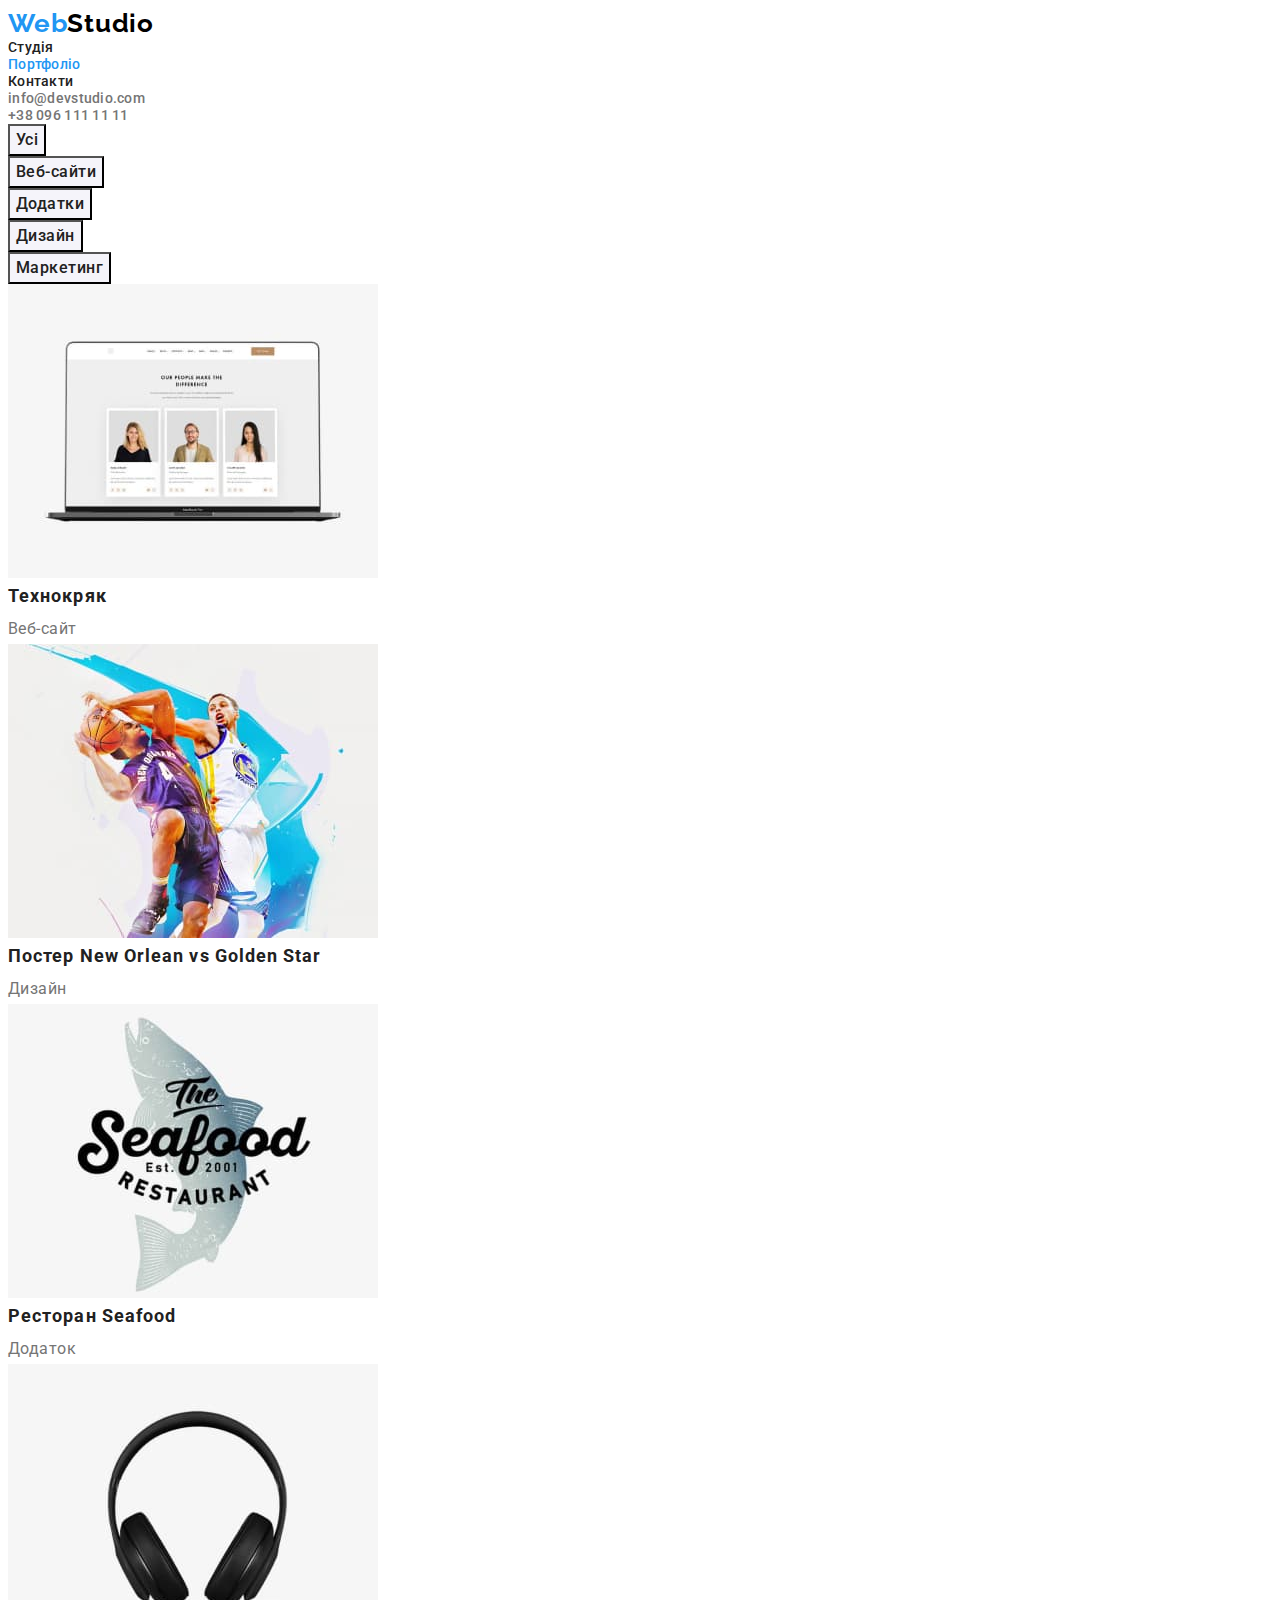
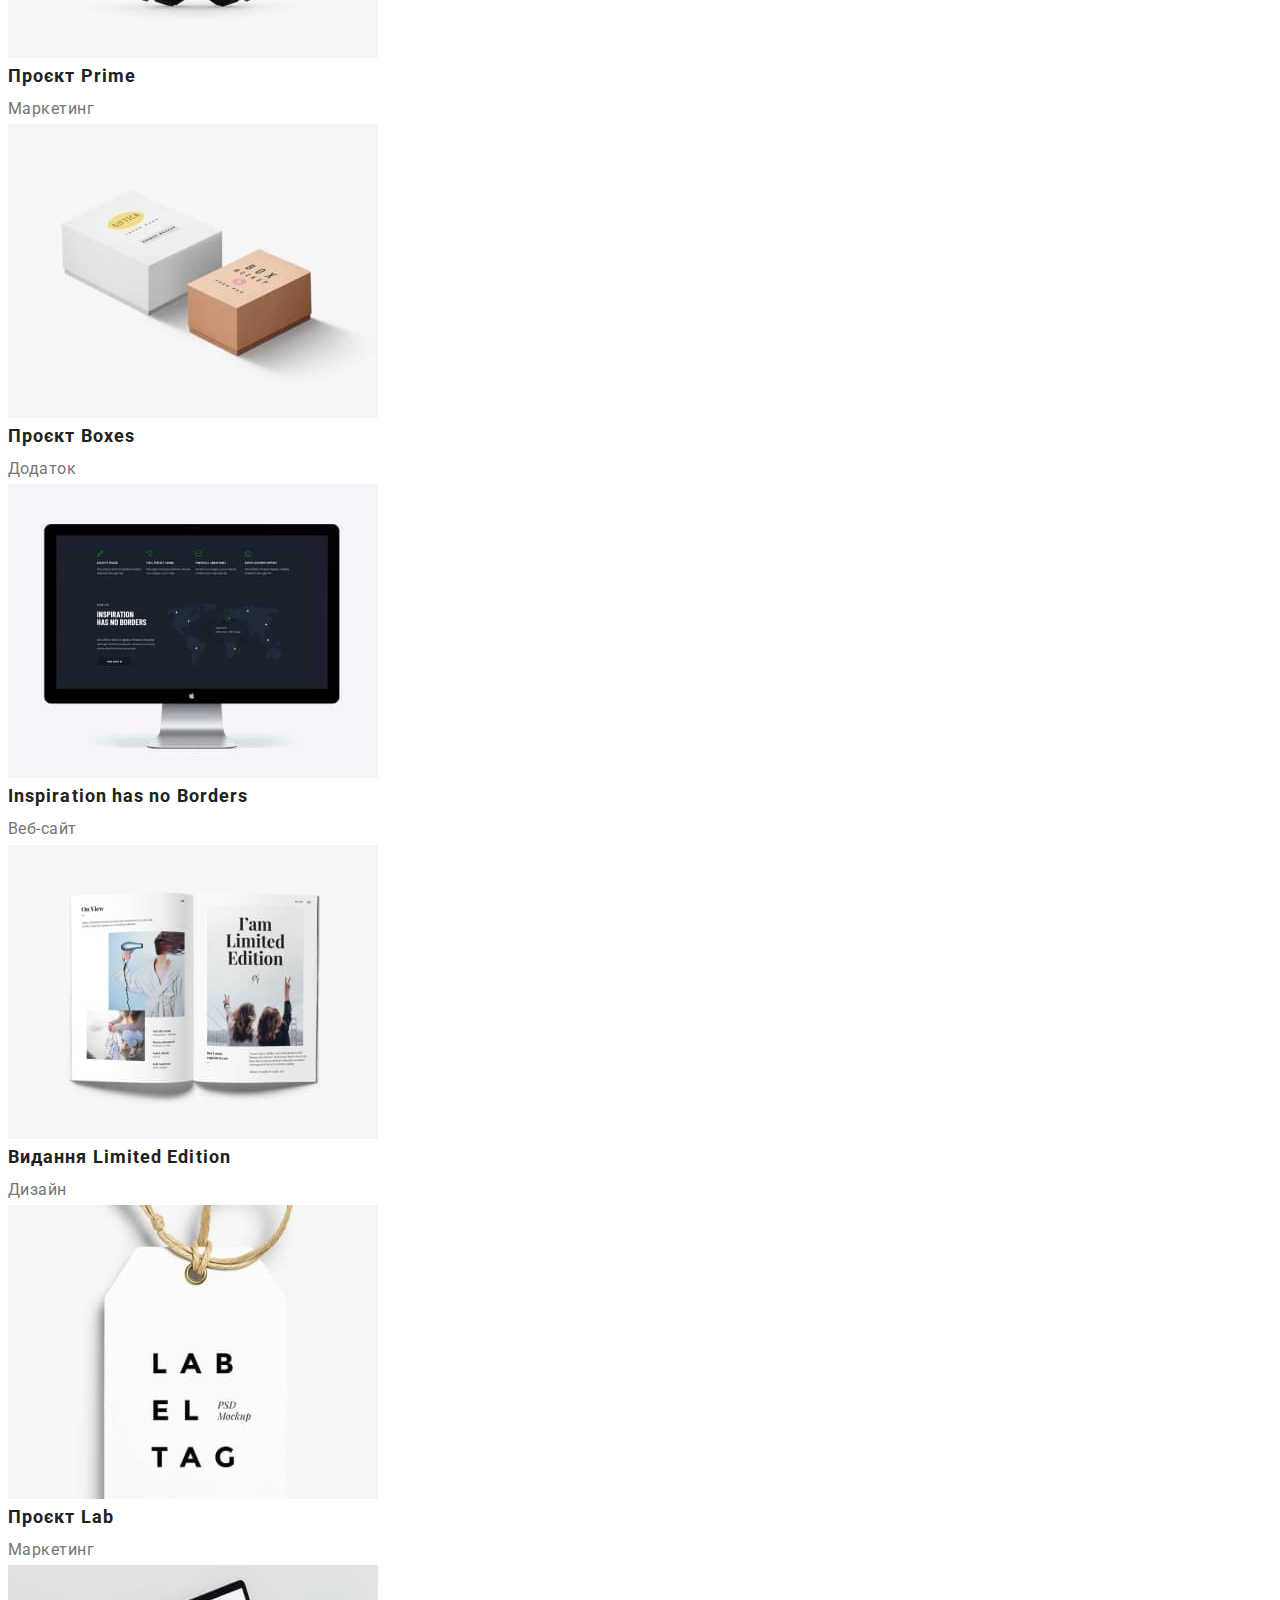
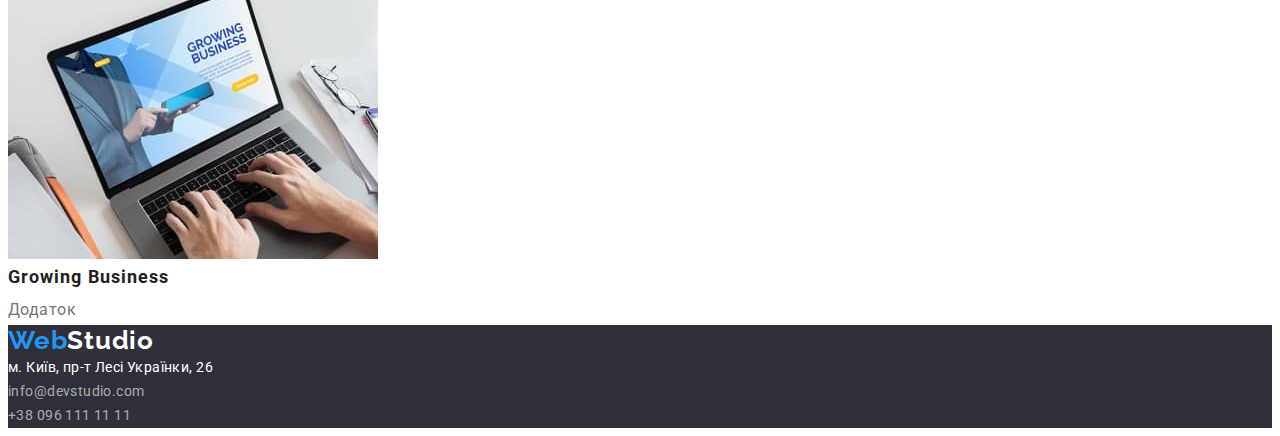
==== portfolio.html @ 9367b01a "add normalization and recet" ====
<!DOCTYPE html>
<html lang="uk">
  <head>
    <meta charset="UTF-8" />
    <meta http-equiv="X-UA-Compatible" content="IE=edge" />
    <meta name="viewport" content="width=device-width, initial-scale=1.0" />
    <title>Document</title>
    <link rel="preconnect" href="https://fonts.googleapis.com" />
    <link rel="preconnect" href="https://fonts.gstatic.com" crossorigin />
    <link
      href="https://fonts.googleapis.com/css2?family=Raleway:wght@700&family=Roboto:wght@400;500;700;900&display=swap"
      rel="stylesheet"
    />
    <link rel=“stylesheet”
    href=“https://cdnjs.cloudflare.com/ajax/libs/modern-normalize/1.1.0/modern-normalize.min.css”
    integrity=“sha512-wpPYUAdjBVSE4KJnH1VR1HeZfpl1ub8YT/NKx4PuQ5NmX2tKuGu6U/JRp5y+Y8XG2tV+wKQpNHVUX03MfMFn9Q==”
    crossorigin=“anonymous” referrerpolicy=“no-referrer” />
    <link rel="stylesheet" href="./css/styles.css" />
  </head>
  <body>
    <header class="header">
      <nav class="header-navigation">
        <a href="./index.html" class="logo link" lang="en"
          ><span class="logo-blue">Web</span>Studio</a
        >
        <ul class="site-nav list">
          <li class="header-item">
            <a href="./index.html" class="link">Студія</a>
          </li>
          <li class="header-item">
            <a href="./portfolio.html" class="link current">Портфоліо</a>
          </li>
          <li class="header-item">
            <a href="#" class="link">Контакти</a>
          </li>
        </ul>
      </nav>
      <ul class="header-contacts list">
        <li class="header-item">
          <a class="header-mail link" href="mailto:info@devstudio.com">info@devstudio.com</a>
        </li>
        <li class="header-item">
          <a class="header-tel link" href="tel:+380961111111">+38 096 111 11 11</a>
        </li>
      </ul>
    </header>

    <main>
      <section>
        <h1 class="visually-hidden">Портфоліо</h1>
        <ul class="list">
          <li><button class="list-btn" type="button">Усі</button></li>
          <li><button class="list-btn" type="button">Веб-сайти</button></li>
          <li><button class="list-btn" type="button">Додатки</button></li>
          <li><button class="list-btn" type="button">Дизайн</button></li>
          <li><button class="list-btn" type="button">Маркетинг</button></li>
        </ul>

        <ul class="list">
          <li>
            <a class="link" href="#1">
              <img src="./images/laptop.jpg" alt="laptop" width="370" height="294" />
              <h2 class="list-header">Технокряк</h2>
              <p class="list-text">Веб-сайт</p>
            </a>
          </li>
          <li>
            <a class="link" href="#2">
              <img
                src="./images/basketball.jpg"
                alt="basketball-players"
                width="370"
                height="294"
              />
              <h2 class="list-header">Постер <span lang="en">New Orlean vs Golden Star</span></h2>
              <p class="list-text">Дизайн</p>
            </a>
          </li>
          <li>
            <a class="link" href="#3">
              <img src="./images/seafood.jpg" alt="seafood-app" width="370" height="294" />
              <h2 class="list-header">Ресторан <span lang="en">Seafood</span></h2>
              <p class="list-text">Додаток</p>
            </a>
          </li>
          <li>
            <a class="link" href="#4">
              <img src="./images/headphones.jpg" alt="headphones" width="370" height="294" />
              <h2 class="list-header">Проєкт <span lang="en">Prime</span></h2>
              <p class="list-text">Маркетинг</p>
            </a>
          </li>
          <li>
            <a class="link" href="#5">
              <img src="./images/boxes.jpg" alt="boxes" width="370" height="294" />
              <h2 class="list-header">Проєкт <span lang="en">Boxes</span></h2>
              <p class="list-text">Додаток</p>
            </a>
          </li>
          <li>
            <a class="link" href="#6">
              <img src="./images/monitor.jpg" alt="monitor" width="370" height="294" />
              <h2 class="list-header">
                <span lang="en">Inspiration has no Borders</span>
              </h2>
              <p class="list-text">Веб-сайт</p>
            </a>
          </li>
          <li>
            <a class="link" href="#7">
              <img src="./images/magazine.jpg" alt="magazine" width="370" height="294" />
              <h2 class="list-header">Видання <span lang="en">Limited Edition</span></h2>
              <p class="list-text">Дизайн</p>
            </a>
          </li>
          <li>
            <a class="link" href="#8">
              <img src="./images/tag.jpg" alt="label-tag" width="370" height="294" />
              <h2 class="list-header">Проєкт <span lang="en">Lab</span></h2>
              <p class="list-text">Маркетинг</p>
            </a>
          </li>
          <li>
            <a class="link" href="#9">
              <img src="./images/typing.jpg" alt="typing" width="370" height="294" />
              <h2 class="list-header">
                <span lang="en">Growing Business</span>
              </h2>
              <p class="list-text">Додаток</p>
            </a>
          </li>
        </ul>
      </section>
    </main>

    <footer class="footer">
      <a class="footer-logo link logo" href="./index.html" lang="en"
        ><span class="logo-blue">Web</span>Studio</a
      >
      <address class="address">
        <ul class="list">
          <li>
            <a
              class="link map"
              href="https://goo.gl/maps/CPtrU1FHBa2aNyZL9"
              target="_blank"
              rel="noopener noreferrer nofollow"
              >м. Київ, пр-т Лесі Українки, 26</a
            >
          </li>
          <li>
            <a class="link contacts" href="mailto:info@devstudio.com">info@devstudio.com</a>
          </li>
          <li>
            <a class="link contacts" href="tel:+380961111111">+38 096 111 11 11</a>
          </li>
        </ul>
      </address>
    </footer>
  </body>
</html>
---- css/styles.css ----
:root {
  --primary-text-color: #212121;
  --secondary-text-color: #757575;
  --accent-color: #2196f3;
  --white-color: #ffffff;
  --secondary-bg-color: #f5f4fa;
  --footer-bg-color: #2f303a;
  --rgba-color: rgba(255, 255, 255, 0.6);
  --black-color: #000000;
  --hover-btn: #188ce8;
}

p,
h1,
h2,
h3,
h4,
h5,
h6 {
  margin: 0;
}
ul,
ol {
  margin: 0;
  padding-left: 0;
}
button {
  cursor: pointer;
}
address {
  font-style: normal;
}
img {
  display: block;
  max-width: 100%;
  height: auto;
}

body {
  font-family: 'roboto', sans-serif;
  color: var(--primary-text-color);
  background: var(--white-color);
  font-size: 14px;
  letter-spacing: 0.03em;
}
.list {
  list-style: none;
}

.link {
  font-weight: 500;
  font-size: 14px;
  line-height: 1.14;
  letter-spacing: 0.02em;
  text-decoration: none;

  color: var(--primary-text-color);
}

.container {
  width: 1200px;
  padding-left: 15px;
  padding-right: 15px;
  margin: 0 auto;
  outline: 2px solid orange;
}
/* ---------HEADER----------------- */

.logo {
  font-family: 'Raleway', sans-serif;
  font-weight: 700;
  font-size: 26px;
  line-height: 1.19;

  letter-spacing: 0.03em;
  color: var(--black-color);
}

.logo-blue {
  color: var(--accent-color);
}

/* .logo.link:hover,
.logo.link:focus {
  color: var(--accent-color);
} */
.header-mail,
.header-tel {
  font-weight: 500;
  font-size: 14px;
  line-height: 1.14;
  letter-spacing: 0.02em;

  color: var(--secondary-text-color);
}

.header-contacts .link:hover,
.header-contacts .link:focus {
  color: var(--accent-color);
}

.site-nav .link:hover,
.site-nav .link:focus {
  color: var(--accent-color);
}

.site-nav .link.current {
  color: var(--accent-color);
}
/*--------------HERO------------*/
.hero,
.footer {
  background-color: var(--footer-bg-color);
}

.hero-title {
  font-weight: 900;
  font-size: 44px;
  line-height: 1.36;
  text-align: center;
  letter-spacing: 0.06em;
  text-transform: uppercase;

  color: var(--white-color);
}

.hero-btn {
  font-family: inherit;
  font-style: normal;
  font-weight: 700;
  font-size: 16px;
  line-height: 1.88;
  cursor: pointer;
  letter-spacing: 0.06em;

  color: var(--white-color);
  background: var(--accent-color);
}

.hero-btn:hover,
.hero-btn:focus {
  color: var(--white-color);
  background-color: var(--hover-btn);
}
/* ---------SECTION------------- */
.visually-hidden {
  position: absolute;
  white-space: nowrap;
  width: 1px;
  height: 1px;
  overflow: hidden;
  border: 0;
  padding: 0;
  clip: rect(0 0 0 0);
  clip-path: inset(50%);
  margin: -1px;
}

.features .title {
  font-size: 14px;
  line-height: 1.14;
  text-transform: uppercase;
}

.features .text {
  font-size: 14px;
  line-height: 1.71;

  color: var(--secondary-text-color);
}

.section-title {
  font-size: 36px;
  line-height: 1.17;
}
/* ---------SECETION TEAM---------- */
.section.team {
  background-color: var(--secondary-bg-color);
}

.workers {
  font-weight: 500;
  font-size: 16px;
  line-height: 1.19;

  text-align: center;

  color: var(--primary-text-color);
}

.function {
  font-size: 16px;
  line-height: 1.19;

  text-align: center;

  color: var(--secondary-text-color);
}

.worker-card {
  background-color: var(--white-color);
}
/* --------FOOTER------------ */

.footer-logo {
  color: var(--white-color);
}

.address {
  font-style: normal;
}
.address .link {
  font-weight: 400;
  font-size: 14px;
  line-height: 1.71;
  letter-spacing: 0.03em;
}
.map {
  color: var(--white-color);
}

.contacts {
  color: var(--rgba-color);
}
.address .link:hover,
.address .link:focus {
  color: var(--accent-color);
}

/* -------css for portfolio.html------------- */

.list-btn {
  font-family: inherit;
  font-style: normal;
  font-weight: 500;
  font-size: 16px;
  line-height: 1.63;

  text-align: center;
  letter-spacing: 0.03em;

  color: var(--primary-text-color);
  cursor: pointer;
  background-color: var(--secondary-bg-color);
}
.list-btn:hover,
.list-btn:focus {
  color: var(--white-color);
  background-color: var(--accent-color);
}
.list-header {
  font-size: 18px;
  line-height: 2;

  letter-spacing: 0.06em;

  color: var(--primary-text-color);
}
.list-text {
  font-weight: 400;
  font-size: 16px;
  line-height: 1.88;

  letter-spacing: 0.03em;

  color: var(--secondary-text-color);
}
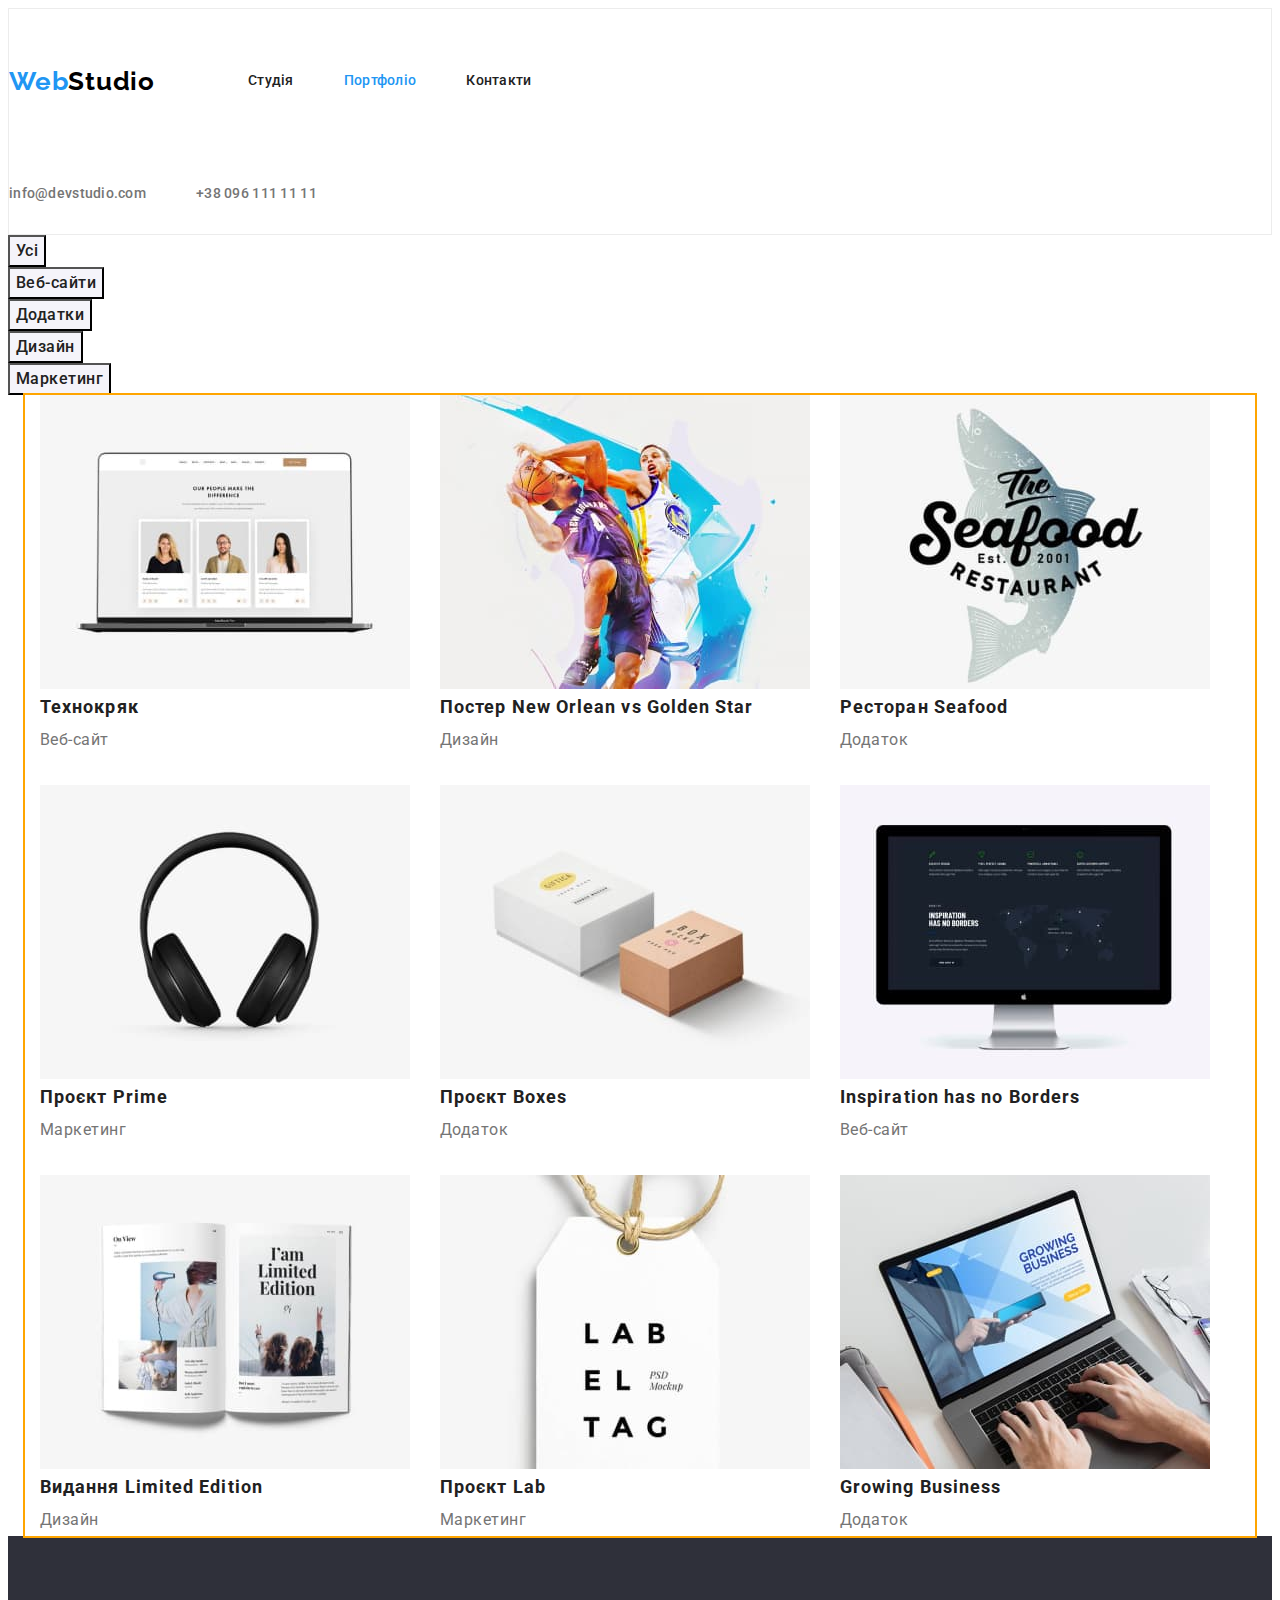
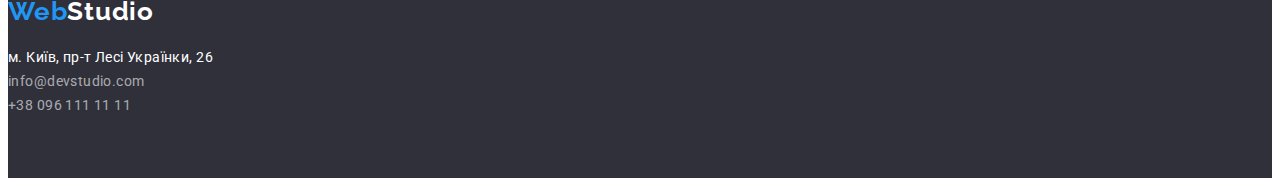
==== commit 00e5f47b: "add flexbox to html" ====
--- a/portfolio.html
+++ b/portfolio.html
@@ -56,80 +56,82 @@
           <li><button class="list-btn" type="button">Маркетинг</button></li>
         </ul>
 
-        <ul class="list">
-          <li>
-            <a class="link" href="#1">
-              <img src="./images/laptop.jpg" alt="laptop" width="370" height="294" />
-              <h2 class="list-header">Технокряк</h2>
-              <p class="list-text">Веб-сайт</p>
-            </a>
-          </li>
-          <li>
-            <a class="link" href="#2">
-              <img
-                src="./images/basketball.jpg"
-                alt="basketball-players"
-                width="370"
-                height="294"
-              />
-              <h2 class="list-header">Постер <span lang="en">New Orlean vs Golden Star</span></h2>
-              <p class="list-text">Дизайн</p>
-            </a>
-          </li>
-          <li>
-            <a class="link" href="#3">
-              <img src="./images/seafood.jpg" alt="seafood-app" width="370" height="294" />
-              <h2 class="list-header">Ресторан <span lang="en">Seafood</span></h2>
-              <p class="list-text">Додаток</p>
-            </a>
-          </li>
-          <li>
-            <a class="link" href="#4">
-              <img src="./images/headphones.jpg" alt="headphones" width="370" height="294" />
-              <h2 class="list-header">Проєкт <span lang="en">Prime</span></h2>
-              <p class="list-text">Маркетинг</p>
-            </a>
-          </li>
-          <li>
-            <a class="link" href="#5">
-              <img src="./images/boxes.jpg" alt="boxes" width="370" height="294" />
-              <h2 class="list-header">Проєкт <span lang="en">Boxes</span></h2>
-              <p class="list-text">Додаток</p>
-            </a>
-          </li>
-          <li>
-            <a class="link" href="#6">
-              <img src="./images/monitor.jpg" alt="monitor" width="370" height="294" />
-              <h2 class="list-header">
-                <span lang="en">Inspiration has no Borders</span>
-              </h2>
-              <p class="list-text">Веб-сайт</p>
-            </a>
-          </li>
-          <li>
-            <a class="link" href="#7">
-              <img src="./images/magazine.jpg" alt="magazine" width="370" height="294" />
-              <h2 class="list-header">Видання <span lang="en">Limited Edition</span></h2>
-              <p class="list-text">Дизайн</p>
-            </a>
-          </li>
-          <li>
-            <a class="link" href="#8">
-              <img src="./images/tag.jpg" alt="label-tag" width="370" height="294" />
-              <h2 class="list-header">Проєкт <span lang="en">Lab</span></h2>
-              <p class="list-text">Маркетинг</p>
-            </a>
-          </li>
-          <li>
-            <a class="link" href="#9">
-              <img src="./images/typing.jpg" alt="typing" width="370" height="294" />
-              <h2 class="list-header">
-                <span lang="en">Growing Business</span>
-              </h2>
-              <p class="list-text">Додаток</p>
-            </a>
-          </li>
-        </ul>
+        <div class="container">
+          <ul class="list flex-container">
+            <li class="flex-element">
+              <a class="link" href="#1">
+                <img src="./images/laptop.jpg" alt="laptop" width="370" height="294" />
+                <h2 class="list-header">Технокряк</h2>
+                <p class="list-text">Веб-сайт</p>
+              </a>
+            </li>
+            <li class="flex-element">
+              <a class="link" href="#2">
+                <img
+                  src="./images/basketball.jpg"
+                  alt="basketball-players"
+                  width="370"
+                  height="294"
+                />
+                <h2 class="list-header">Постер <span lang="en">New Orlean vs Golden Star</span></h2>
+                <p class="list-text">Дизайн</p>
+              </a>
+            </li>
+            <li class="flex-element">
+              <a class="link" href="#3">
+                <img src="./images/seafood.jpg" alt="seafood-app" width="370" height="294" />
+                <h2 class="list-header">Ресторан <span lang="en">Seafood</span></h2>
+                <p class="list-text">Додаток</p>
+              </a>
+            </li>
+            <li class="flex-element">
+              <a class="link" href="#4">
+                <img src="./images/headphones.jpg" alt="headphones" width="370" height="294" />
+                <h2 class="list-header">Проєкт <span lang="en">Prime</span></h2>
+                <p class="list-text">Маркетинг</p>
+              </a>
+            </li>
+            <li class="flex-element">
+              <a class="link" href="#5">
+                <img src="./images/boxes.jpg" alt="boxes" width="370" height="294" />
+                <h2 class="list-header">Проєкт <span lang="en">Boxes</span></h2>
+                <p class="list-text">Додаток</p>
+              </a>
+            </li>
+            <li class="flex-element">
+              <a class="link" href="#6">
+                <img src="./images/monitor.jpg" alt="monitor" width="370" height="294" />
+                <h2 class="list-header">
+                  <span lang="en">Inspiration has no Borders</span>
+                </h2>
+                <p class="list-text">Веб-сайт</p>
+              </a>
+            </li>
+            <li class="flex-element">
+              <a class="link" href="#7">
+                <img src="./images/magazine.jpg" alt="magazine" width="370" height="294" />
+                <h2 class="list-header">Видання <span lang="en">Limited Edition</span></h2>
+                <p class="list-text">Дизайн</p>
+              </a>
+            </li>
+            <li class="flex-element">
+              <a class="link" href="#8">
+                <img src="./images/tag.jpg" alt="label-tag" width="370" height="294" />
+                <h2 class="list-header">Проєкт <span lang="en">Lab</span></h2>
+                <p class="list-text">Маркетинг</p>
+              </a>
+            </li>
+            <li class="flex-element">
+              <a class="link" href="#9">
+                <img src="./images/typing.jpg" alt="typing" width="370" height="294" />
+                <h2 class="list-header">
+                  <span lang="en">Growing Business</span>
+                </h2>
+                <p class="list-text">Додаток</p>
+              </a>
+            </li>
+          </ul>
+        </div>
       </section>
     </main>
 
--- a/css/styles.css
+++ b/css/styles.css
@@ -76,6 +76,42 @@
   color: var(--black-color);
 }
 
+.header-container {
+  display: flex;
+  align-items: center;
+}
+
+.header-navigation {
+  display: flex;
+  align-items: center;
+}
+
+.header-logo {
+  display: block;
+  padding-top: 24px;
+  padding-bottom: 25px;
+}
+
+.site-nav {
+  display: flex;
+  margin-left: 93px;
+}
+
+.site-nav .header-item:not(:last-child) {
+  margin-right: 50px;
+}
+
+.site-nav .link {
+  display: block;
+  padding-top: 32px;
+  padding-bottom: 32px;
+}
+
+.site-nav,
+.header-contacts {
+  padding-top: 32px;
+  padding-bottom: 32px;
+}
 .logo-blue {
   color: var(--accent-color);
 }
@@ -84,6 +120,7 @@
 .logo.link:focus {
   color: var(--accent-color);
 } */
+
 .header-mail,
 .header-tel {
   font-weight: 500;
@@ -106,6 +143,21 @@
 
 .site-nav .link.current {
   color: var(--accent-color);
+}
+
+.header {
+  border: 1px solid #ececec;
+}
+
+/* header-contacts */
+
+.header-contacts {
+  display: flex;
+  margin-left: auto;
+}
+
+.header-contacts .header-item + .header-item {
+  margin-left: 50px;
 }
 /*--------------HERO------------*/
 .hero,
@@ -117,14 +169,29 @@
   font-weight: 900;
   font-size: 44px;
   line-height: 1.36;
-  text-align: center;
   letter-spacing: 0.06em;
   text-transform: uppercase;
 
   color: var(--white-color);
+
+  width: 696px;
+  margin-top: 0;
+  margin-right: auto;
+  margin-bottom: 30px;
+  margin-left: auto;
+  text-align: center;
+}
+
+.hero {
+  padding-top: 200px;
+  padding-bottom: 200px;
 }
 
 .hero-btn {
+  display: block;
+  margin: 0 auto;
+  padding: 10px 32px;
+
   font-family: inherit;
   font-style: normal;
   font-weight: 700;
@@ -135,6 +202,9 @@
 
   color: var(--white-color);
   background: var(--accent-color);
+  box-shadow: 0px 4px 4px rgba(0, 0, 0, 0.15);
+  border-radius: 4px;
+  border-color: transparent;
 }
 
 .hero-btn:hover,
@@ -156,26 +226,75 @@
   margin: -1px;
 }
 
-.features .title {
+.feature {
+  padding-top: 94px;
+  padding-bottom: 94px;
+}
+
+.features-list {
+  display: flex;
+  gap: 30px;
+}
+
+.features-list .item {
+  width: 270px;
+}
+
+.features-list .title {
   font-size: 14px;
   line-height: 1.14;
   text-transform: uppercase;
-}
-
-.features .text {
+
+  margin-bottom: 10px;
+}
+
+.features-list .text {
   font-size: 14px;
   line-height: 1.71;
 
   color: var(--secondary-text-color);
+}
+/* ----------ABOUT--------- */
+
+.list-about {
+  display: flex;
+  gap: 30px;
+  padding-bottom: 94px;
+}
+
+.about-item {
+  width: calc((100%-60px) / 3);
 }
 
 .section-title {
   font-size: 36px;
   line-height: 1.17;
+  margin-bottom: 50px;
+  text-align: center;
 }
 /* ---------SECETION TEAM---------- */
 .section.team {
   background-color: var(--secondary-bg-color);
+  padding-top: 94px;
+  padding-bottom: 94px;
+}
+.team-list {
+  display: flex;
+  gap: 30px;
+}
+.worker-card {
+  width: 270px;
+  background: var(--white-color);
+
+  box-shadow: 0px 1px 3px rgba(0, 0, 0, 0.12), 0px 1px 1px rgba(0, 0, 0, 0.14),
+    0px 2px 1px rgba(0, 0, 0, 0.2);
+  border-radius: 0px 0px 4px 4px;
+  display: block;
+}
+
+.workers-wrap {
+  padding-top: 30px;
+  padding-bottom: 30px;
 }
 
 .workers {
@@ -186,6 +305,7 @@
   text-align: center;
 
   color: var(--primary-text-color);
+  margin-bottom: 10px;
 }
 
 .function {
@@ -204,6 +324,13 @@
 
 .footer-logo {
   color: var(--white-color);
+  display: block;
+  margin-bottom: 20px;
+}
+
+.footer {
+  padding-top: 60px;
+  padding-bottom: 60px;
 }
 
 .address {
@@ -225,6 +352,10 @@
 .address .link:hover,
 .address .link:focus {
   color: var(--accent-color);
+}
+
+.contacts-item:not(:last-child) {
+  margin-bottom: 9px;
 }
 
 /* -------css for portfolio.html------------- */
@@ -248,6 +379,26 @@
   color: var(--white-color);
   background-color: var(--accent-color);
 }
+
+.flex-container {
+  display: flex;
+  flex-wrap: wrap;
+}
+
+.flex-element {
+  width: 370px;
+  margin-right: 30px;
+  margin-bottom: 30px;
+}
+
+.flex-element:nth-child(3n) {
+  margin-right: 0;
+}
+
+.flex-element:nth-last-child(-n + 3) {
+  margin-bottom: 0;
+}
+
 .list-header {
   font-size: 18px;
   line-height: 2;
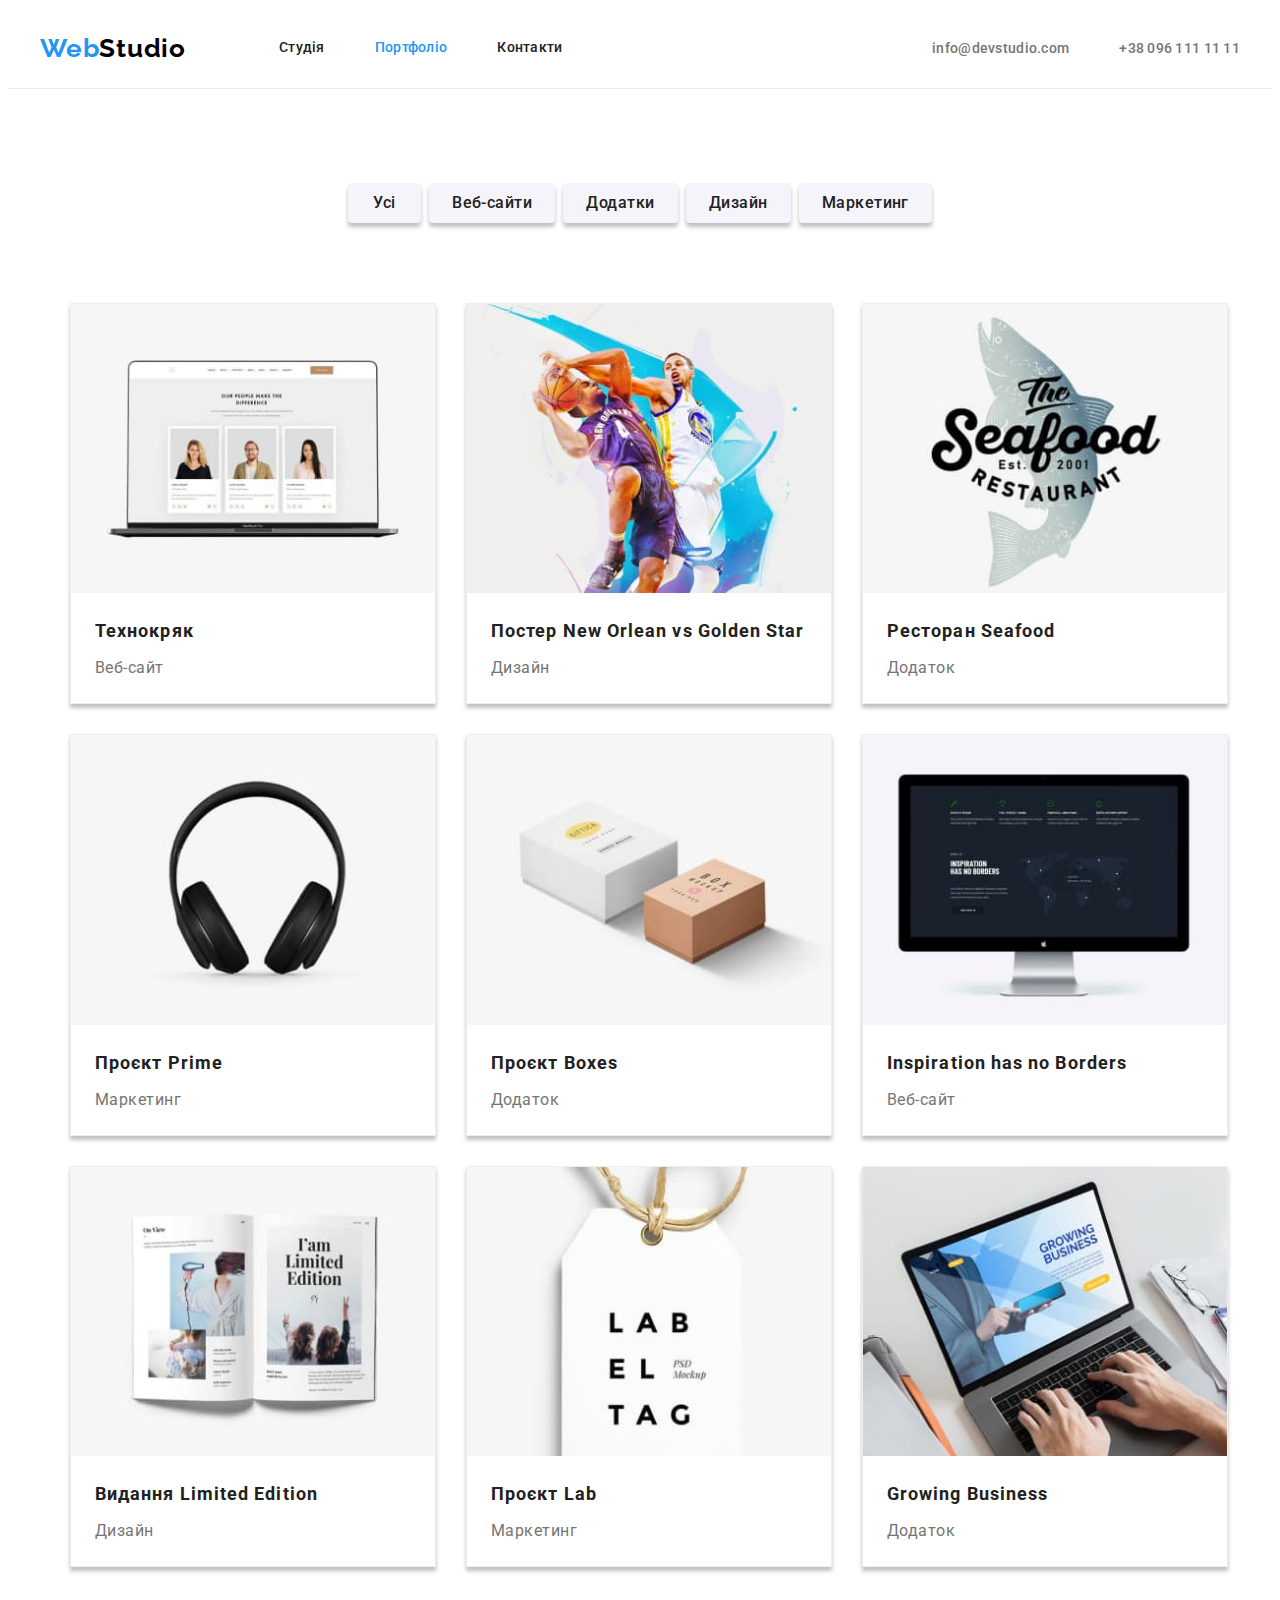
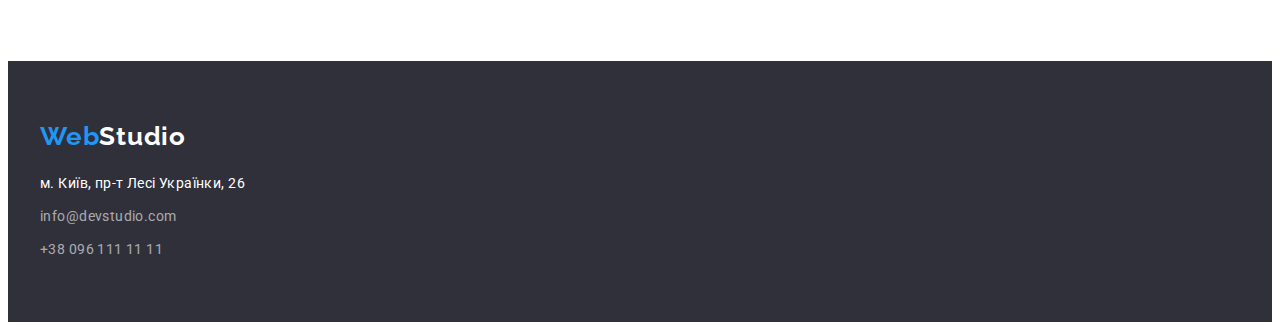
==== commit ef34ee10: "add flexbox to portfolio" ====
--- a/portfolio.html
+++ b/portfolio.html
@@ -18,9 +18,10 @@
     <link rel="stylesheet" href="./css/styles.css" />
   </head>
   <body>
-    <header class="header">
+  <header class="header">
+      <div class="container header-container">
       <nav class="header-navigation">
-        <a href="./index.html" class="logo link" lang="en"
+        <a href="./index.html" class="logo link header-logo" lang="en"
           ><span class="logo-blue">Web</span>Studio</a
         >
         <ul class="site-nav list">
@@ -42,29 +43,34 @@
         <li class="header-item">
           <a class="header-tel link" href="tel:+380961111111">+38 096 111 11 11</a>
         </li>
-      </ul>
+        </div>
     </header>
 
     <main>
-      <section>
+      <section class="section portfolio">
+        <div class="container buttons-container">
         <h1 class="visually-hidden">Портфоліо</h1>
-        <ul class="list">
+        <ul class="list jump-buttons">
           <li><button class="list-btn" type="button">Усі</button></li>
           <li><button class="list-btn" type="button">Веб-сайти</button></li>
           <li><button class="list-btn" type="button">Додатки</button></li>
           <li><button class="list-btn" type="button">Дизайн</button></li>
           <li><button class="list-btn" type="button">Маркетинг</button></li>
         </ul>
+        </div>
 
         <div class="container">
-          <ul class="list flex-container">
+          <ul class="list card-set">
             <li class="flex-element">
               <a class="link" href="#1">
                 <img src="./images/laptop.jpg" alt="laptop" width="370" height="294" />
+                <div class="portfolio-wrap">
                 <h2 class="list-header">Технокряк</h2>
                 <p class="list-text">Веб-сайт</p>
+                </div>
               </a>
             </li>
+
             <li class="flex-element">
               <a class="link" href="#2">
                 <img
@@ -73,61 +79,84 @@
                   width="370"
                   height="294"
                 />
+                <div class="portfolio-wrap">
                 <h2 class="list-header">Постер <span lang="en">New Orlean vs Golden Star</span></h2>
                 <p class="list-text">Дизайн</p>
+                </div>
               </a>
             </li>
+
             <li class="flex-element">
               <a class="link" href="#3">
                 <img src="./images/seafood.jpg" alt="seafood-app" width="370" height="294" />
+                <div class="portfolio-wrap">
                 <h2 class="list-header">Ресторан <span lang="en">Seafood</span></h2>
                 <p class="list-text">Додаток</p>
+                </div>
               </a>
             </li>
+
             <li class="flex-element">
               <a class="link" href="#4">
                 <img src="./images/headphones.jpg" alt="headphones" width="370" height="294" />
+                <div class="portfolio-wrap">
                 <h2 class="list-header">Проєкт <span lang="en">Prime</span></h2>
                 <p class="list-text">Маркетинг</p>
+                </div>
               </a>
             </li>
+
             <li class="flex-element">
               <a class="link" href="#5">
                 <img src="./images/boxes.jpg" alt="boxes" width="370" height="294" />
+                <div class="portfolio-wrap">
                 <h2 class="list-header">Проєкт <span lang="en">Boxes</span></h2>
                 <p class="list-text">Додаток</p>
+                </div>
               </a>
             </li>
+
             <li class="flex-element">
               <a class="link" href="#6">
                 <img src="./images/monitor.jpg" alt="monitor" width="370" height="294" />
+                <div class="portfolio-wrap">
                 <h2 class="list-header">
                   <span lang="en">Inspiration has no Borders</span>
                 </h2>
                 <p class="list-text">Веб-сайт</p>
+                </div>
               </a>
             </li>
+
             <li class="flex-element">
               <a class="link" href="#7">
                 <img src="./images/magazine.jpg" alt="magazine" width="370" height="294" />
+                <div class="portfolio-wrap">
                 <h2 class="list-header">Видання <span lang="en">Limited Edition</span></h2>
                 <p class="list-text">Дизайн</p>
+                </div>
               </a>
             </li>
+
             <li class="flex-element">
               <a class="link" href="#8">
                 <img src="./images/tag.jpg" alt="label-tag" width="370" height="294" />
+                <div class="portfolio-wrap">
                 <h2 class="list-header">Проєкт <span lang="en">Lab</span></h2>
                 <p class="list-text">Маркетинг</p>
+                </div>
               </a>
             </li>
+
             <li class="flex-element">
               <a class="link" href="#9">
                 <img src="./images/typing.jpg" alt="typing" width="370" height="294" />
+                <div class="portfolio-wrap">
                 <h2 class="list-header">
                   <span lang="en">Growing Business</span>
                 </h2>
                 <p class="list-text">Додаток</p>
+                </div>
               </a>
             </li>
           </ul>
@@ -135,13 +164,14 @@
       </section>
     </main>
 
-    <footer class="footer">
+    <footer class="footer section">
+      <div class="container">
       <a class="footer-logo link logo" href="./index.html" lang="en"
         ><span class="logo-blue">Web</span>Studio</a
       >
       <address class="address">
         <ul class="list">
-          <li>
+          <li class="contacts-item">
             <a
               class="link map"
               href="https://goo.gl/maps/CPtrU1FHBa2aNyZL9"
@@ -150,14 +180,15 @@
               >м. Київ, пр-т Лесі Українки, 26</a
             >
           </li>
-          <li>
+          <li class="contacts-item">
             <a class="link contacts" href="mailto:info@devstudio.com">info@devstudio.com</a>
           </li>
-          <li>
+          <li class="contacts-item">
             <a class="link contacts" href="tel:+380961111111">+38 096 111 11 11</a>
           </li>
         </ul>
       </address>
+      </div> 
     </footer>
   </body>
 </html>
--- a/css/styles.css
+++ b/css/styles.css
@@ -8,6 +8,9 @@
   --rgba-color: rgba(255, 255, 255, 0.6);
   --black-color: #000000;
   --hover-btn: #188ce8;
+  --card-set-gap: 30px;
+  --card-shadow: 0px 1px 3px rgba(0, 0, 0, 0.12), 0px 1px 1px rgba(0, 0, 0, 0.14),
+    0px 2px 1px rgba(0, 0, 0, 0.2);
 }
 
 p,
@@ -62,7 +65,6 @@
   padding-left: 15px;
   padding-right: 15px;
   margin: 0 auto;
-  outline: 2px solid orange;
 }
 /* ---------HEADER----------------- */
 
@@ -79,6 +81,7 @@
 .header-container {
   display: flex;
   align-items: center;
+  justify-content: space-between;
 }
 
 .header-navigation {
@@ -88,38 +91,27 @@
 
 .header-logo {
   display: block;
-  padding-top: 24px;
-  padding-bottom: 25px;
+  margin-right: 93px;
 }
 
 .site-nav {
   display: flex;
-  margin-left: 93px;
-}
-
-.site-nav .header-item:not(:last-child) {
-  margin-right: 50px;
+  gap: 50px;
+}
+
+.site-nav .link,
+.header-contacts .link {
+  padding-top: 32px;
+  padding-bottom: 32px;
 }
 
 .site-nav .link {
   display: block;
-  padding-top: 32px;
-  padding-bottom: 32px;
-}
-
-.site-nav,
-.header-contacts {
-  padding-top: 32px;
-  padding-bottom: 32px;
-}
+}
+
 .logo-blue {
   color: var(--accent-color);
 }
-
-/* .logo.link:hover,
-.logo.link:focus {
-  color: var(--accent-color);
-} */
 
 .header-mail,
 .header-tel {
@@ -146,7 +138,7 @@
 }
 
 .header {
-  border: 1px solid #ececec;
+  border-bottom: 1px solid #ececec;
 }
 
 /* header-contacts */
@@ -154,15 +146,17 @@
 .header-contacts {
   display: flex;
   margin-left: auto;
-}
-
-.header-contacts .header-item + .header-item {
-  margin-left: 50px;
-}
+  gap: 50px;
+}
+
 /*--------------HERO------------*/
 .hero,
 .footer {
   background-color: var(--footer-bg-color);
+}
+
+.hero {
+  text-align: center;
 }
 
 .hero-title {
@@ -174,12 +168,8 @@
 
   color: var(--white-color);
 
-  width: 696px;
   margin-top: 0;
-  margin-right: auto;
   margin-bottom: 30px;
-  margin-left: auto;
-  text-align: center;
 }
 
 .hero {
@@ -188,7 +178,7 @@
 }
 
 .hero-btn {
-  display: block;
+  display: inline-block;
   margin: 0 auto;
   padding: 10px 32px;
 
@@ -212,7 +202,7 @@
   color: var(--white-color);
   background-color: var(--hover-btn);
 }
-/* ---------SECTION------------- */
+/* -------SECTION--FEATURE------------- */
 .visually-hidden {
   position: absolute;
   white-space: nowrap;
@@ -254,12 +244,11 @@
 
   color: var(--secondary-text-color);
 }
-/* ----------ABOUT--------- */
+/* ----------SECTION--ABOUT--------- */
 
 .list-about {
   display: flex;
   gap: 30px;
-  padding-bottom: 94px;
 }
 
 .about-item {
@@ -272,6 +261,10 @@
   margin-bottom: 50px;
   text-align: center;
 }
+
+.about {
+  padding-bottom: 94px;
+}
 /* ---------SECETION TEAM---------- */
 .section.team {
   background-color: var(--secondary-bg-color);
@@ -359,8 +352,25 @@
 }
 
 /* -------css for portfolio.html------------- */
-
+.portfolio {
+  padding-top: 94px;
+  padding-bottom: 94px;
+}
+
+.jump-buttons {
+  display: flex;
+  gap: 8px;
+  justify-content: center;
+  margin-bottom: 50px;
+}
 .list-btn {
+  display: inline-block;
+  border-radius: 4px;
+  padding: 6px 22px;
+  min-width: 73px;
+  border: 1px solid transparent;
+  box-shadow: 0px 4px 4px rgba(0, 0, 0, 0.25);
+
   font-family: inherit;
   font-style: normal;
   font-weight: 500;
@@ -374,29 +384,37 @@
   cursor: pointer;
   background-color: var(--secondary-bg-color);
 }
+
 .list-btn:hover,
 .list-btn:focus {
   color: var(--white-color);
   background-color: var(--accent-color);
 }
 
-.flex-container {
+/* -----CONTAINER--PORTFOLIO------ */
+
+.card-set {
   display: flex;
   flex-wrap: wrap;
-}
-
-.flex-element {
-  width: 370px;
-  margin-right: 30px;
-  margin-bottom: 30px;
-}
-
-.flex-element:nth-child(3n) {
-  margin-right: 0;
-}
-
-.flex-element:nth-last-child(-n + 3) {
-  margin-bottom: 0;
+  margin-left: -1 * var(--card-set-gap);
+  margin-top: -1 * var(--card-set-gap);
+}
+
+.card-set > .flex-element {
+  flex-basis: calc(100% / 3 - 36px);
+  margin-left: var(--card-set-gap);
+  margin-top: var(--card-set-gap);
+  background: var(--white-color);
+  border: 1px solid #eeeeee;
+  box-shadow: 0px 4px 4px rgba(0, 0, 0, 0.25);
+}
+
+.portfolio-wrap {
+  padding: 20px 24px;
+}
+
+.list-header {
+  margin-bottom: 4px;
 }
 
 .list-header {
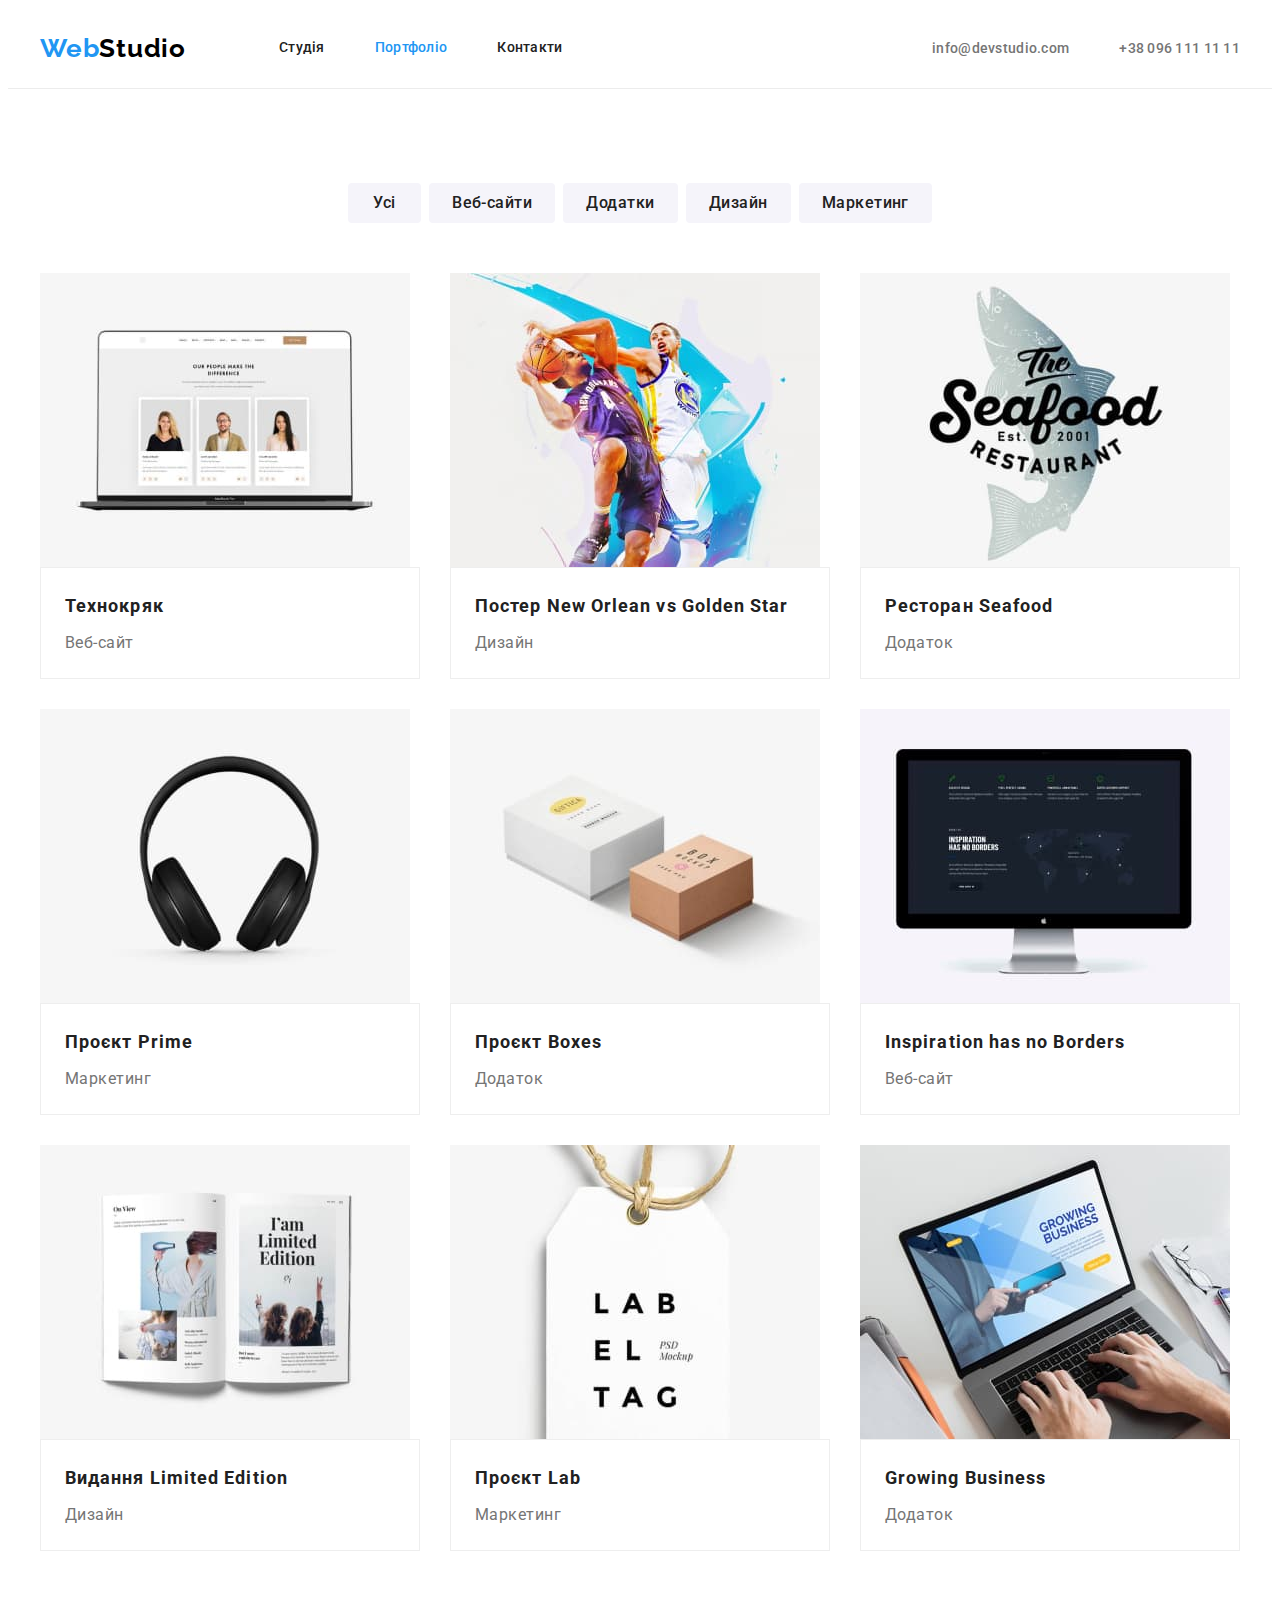
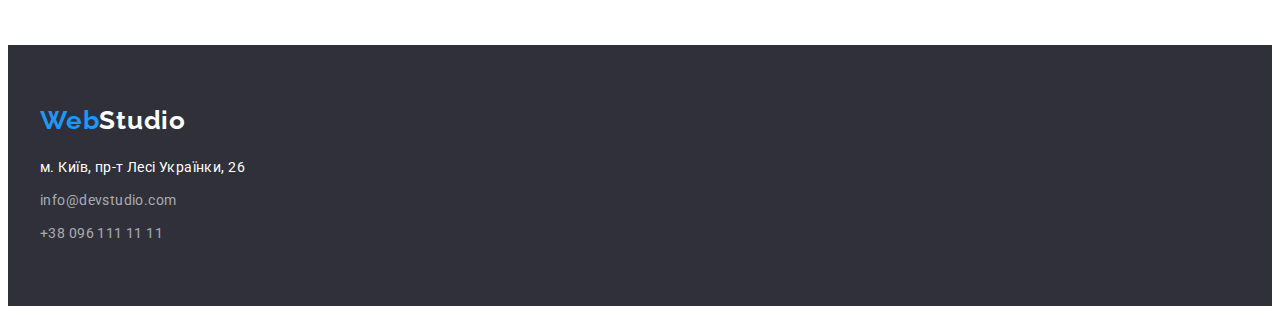
==== commit 9e86c389: "fixed hw" ====
--- a/portfolio.html
+++ b/portfolio.html
@@ -11,10 +11,7 @@
       href="https://fonts.googleapis.com/css2?family=Raleway:wght@700&family=Roboto:wght@400;500;700;900&display=swap"
       rel="stylesheet"
     />
-    <link rel=“stylesheet”
-    href=“https://cdnjs.cloudflare.com/ajax/libs/modern-normalize/1.1.0/modern-normalize.min.css”
-    integrity=“sha512-wpPYUAdjBVSE4KJnH1VR1HeZfpl1ub8YT/NKx4PuQ5NmX2tKuGu6U/JRp5y+Y8XG2tV+wKQpNHVUX03MfMFn9Q==”
-    crossorigin=“anonymous” referrerpolicy=“no-referrer” />
+    <link rel="stylesheet" href="https://cdnjs.cloudflare.com/ajax/libs/modern-normalize/1.1.0/modern-normalize.min.css" integrity="sha512-wpPYUAdjBVSE4KJnH1VR1HeZfpl1ub8YT/NKx4PuQ5NmX2tKuGu6U/JRp5y+Y8XG2tV+wKQpNHVUX03MfMFn9Q==" crossorigin="anonymous" referrerpolicy="no-referrer" />
     <link rel="stylesheet" href="./css/styles.css" />
   </head>
   <body>
@@ -52,14 +49,16 @@
         <h1 class="visually-hidden">Портфоліо</h1>
         <ul class="list jump-buttons">
           <li><button class="list-btn" type="button">Усі</button></li>
+
           <li><button class="list-btn" type="button">Веб-сайти</button></li>
+
           <li><button class="list-btn" type="button">Додатки</button></li>
+
           <li><button class="list-btn" type="button">Дизайн</button></li>
+          
           <li><button class="list-btn" type="button">Маркетинг</button></li>
         </ul>
-        </div>
 
-        <div class="container">
           <ul class="list card-set">
             <li class="flex-element">
               <a class="link" href="#1">
--- a/css/styles.css
+++ b/css/styles.css
@@ -22,42 +22,37 @@
 h6 {
   margin: 0;
 }
+
 ul,
 ol {
+  list-style: none;
   margin: 0;
   padding-left: 0;
 }
 button {
+  display: block;
   cursor: pointer;
-}
+  border: none;
+  border-radius: 4px;
+}
+
 address {
   font-style: normal;
 }
+
 img {
   display: block;
   max-width: 100%;
   height: auto;
 }
 
-body {
-  font-family: 'roboto', sans-serif;
-  color: var(--primary-text-color);
-  background: var(--white-color);
-  font-size: 14px;
-  letter-spacing: 0.03em;
-}
-.list {
-  list-style: none;
+.section {
+  padding-top: 94px;
+  padding-bottom: 94px;
 }
 
 .link {
-  font-weight: 500;
-  font-size: 14px;
-  line-height: 1.14;
-  letter-spacing: 0.02em;
   text-decoration: none;
-
-  color: var(--primary-text-color);
 }
 
 .container {
@@ -66,6 +61,27 @@
   padding-right: 15px;
   margin: 0 auto;
 }
+body {
+  font-family: 'roboto', sans-serif;
+  color: var(--primary-text-color);
+  background: var(--white-color);
+  font-size: 14px;
+  letter-spacing: 0.03em;
+}
+.list {
+  list-style: none;
+}
+
+.link {
+  font-weight: 500;
+  font-size: 14px;
+  line-height: 1.14;
+  letter-spacing: 0.02em;
+  text-decoration: none;
+
+  color: var(--primary-text-color);
+}
+
 /* ---------HEADER----------------- */
 
 .logo {
@@ -81,7 +97,6 @@
 .header-container {
   display: flex;
   align-items: center;
-  justify-content: space-between;
 }
 
 .header-navigation {
@@ -150,13 +165,10 @@
 }
 
 /*--------------HERO------------*/
-.hero,
-.footer {
-  background-color: var(--footer-bg-color);
-}
 
 .hero {
   text-align: center;
+  background-color: var(--footer-bg-color);
 }
 
 .hero-title {
@@ -166,9 +178,9 @@
   letter-spacing: 0.06em;
   text-transform: uppercase;
 
-  color: var(--white-color);
-
-  margin-top: 0;
+  width: 696px;
+  margin: 0 auto;
+  color: var(--white-color);
   margin-bottom: 30px;
 }
 
@@ -187,14 +199,11 @@
   font-weight: 700;
   font-size: 16px;
   line-height: 1.88;
-  cursor: pointer;
   letter-spacing: 0.06em;
 
   color: var(--white-color);
   background: var(--accent-color);
   box-shadow: 0px 4px 4px rgba(0, 0, 0, 0.15);
-  border-radius: 4px;
-  border-color: transparent;
 }
 
 .hero-btn:hover,
@@ -216,11 +225,6 @@
   margin: -1px;
 }
 
-.feature {
-  padding-top: 94px;
-  padding-bottom: 94px;
-}
-
 .features-list {
   display: flex;
   gap: 30px;
@@ -249,10 +253,6 @@
 .list-about {
   display: flex;
   gap: 30px;
-}
-
-.about-item {
-  width: calc((100%-60px) / 3);
 }
 
 .section-title {
@@ -263,13 +263,11 @@
 }
 
 .about {
-  padding-bottom: 94px;
+  padding-top: 0;
 }
 /* ---------SECETION TEAM---------- */
 .section.team {
   background-color: var(--secondary-bg-color);
-  padding-top: 94px;
-  padding-bottom: 94px;
 }
 .team-list {
   display: flex;
@@ -324,6 +322,7 @@
 .footer {
   padding-top: 60px;
   padding-bottom: 60px;
+  background-color: var(--footer-bg-color);
 }
 
 .address {
@@ -352,10 +351,6 @@
 }
 
 /* -------css for portfolio.html------------- */
-.portfolio {
-  padding-top: 94px;
-  padding-bottom: 94px;
-}
 
 .jump-buttons {
   display: flex;
@@ -365,11 +360,9 @@
 }
 .list-btn {
   display: inline-block;
-  border-radius: 4px;
   padding: 6px 22px;
   min-width: 73px;
   border: 1px solid transparent;
-  box-shadow: 0px 4px 4px rgba(0, 0, 0, 0.25);
 
   font-family: inherit;
   font-style: normal;
@@ -381,7 +374,6 @@
   letter-spacing: 0.03em;
 
   color: var(--primary-text-color);
-  cursor: pointer;
   background-color: var(--secondary-bg-color);
 }
 
@@ -396,21 +388,16 @@
 .card-set {
   display: flex;
   flex-wrap: wrap;
-  margin-left: -1 * var(--card-set-gap);
-  margin-top: -1 * var(--card-set-gap);
+  gap: 30px;
 }
 
 .card-set > .flex-element {
-  flex-basis: calc(100% / 3 - 36px);
-  margin-left: var(--card-set-gap);
-  margin-top: var(--card-set-gap);
-  background: var(--white-color);
-  border: 1px solid #eeeeee;
-  box-shadow: 0px 4px 4px rgba(0, 0, 0, 0.25);
+  flex-basis: calc((100% - 60px) / 3);
 }
 
 .portfolio-wrap {
   padding: 20px 24px;
+  border: 1px solid #eeeeee;
 }
 
 .list-header {
